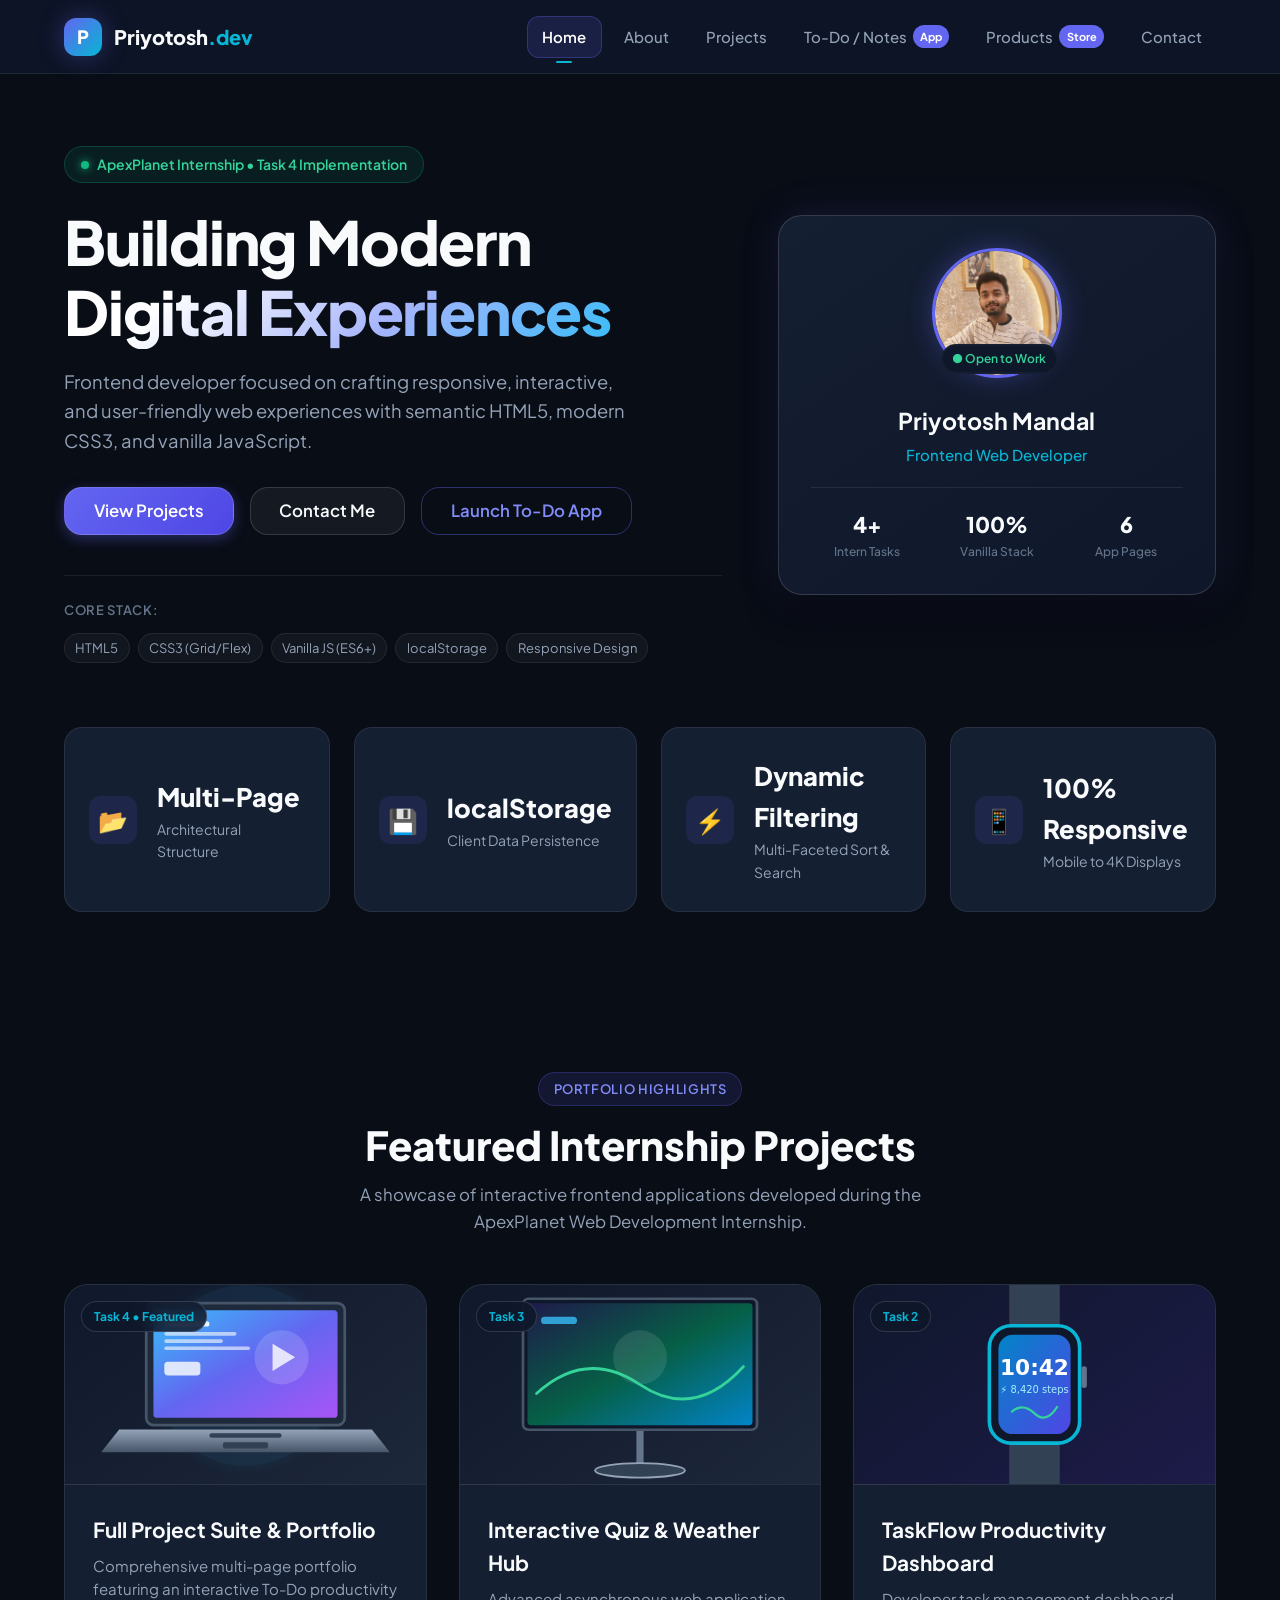
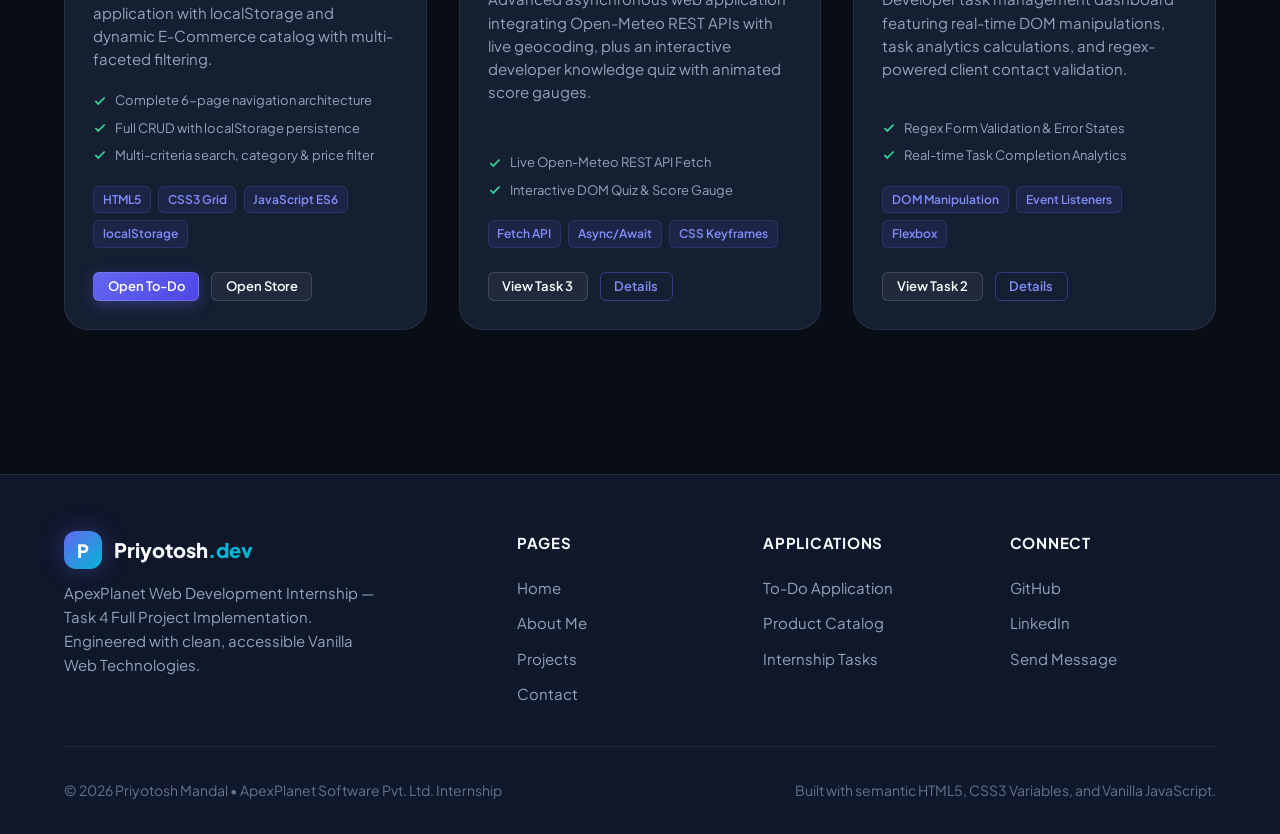
==== index.html @ a9d14c70 "Complete ApexPlanet Internship Task 4" ====
<!DOCTYPE html>
<html lang="en">
<head>
  <meta charset="UTF-8">
  <meta name="viewport" content="width=device-width, initial-scale=1.0">
  <meta name="description" content="Priyotosh Mandal - Professional Frontend Developer Portfolio & Web Applications Suite for ApexPlanet Internship Task 4.">
  <meta name="author" content="Priyotosh Mandal">
  <title>Priyotosh Mandal | Frontend Developer & Portfolio</title>
  <link rel="stylesheet" href="css/styles.css">
  <link rel="icon" href="data:image/svg+xml,<svg xmlns=%22http://www.w3.org/2000/svg%22 viewBox=%220 0 100 100%22><text y=%22.9em%22 font-size=%2290%22>⚡</text></svg>">
</head>
<body>

  <!-- Site Navigation Header -->
  <header class="site-header" role="banner">
    <div class="container nav-container">
      <a href="index.html" class="brand-logo" aria-label="Priyotosh Mandal Portfolio Home">
        <div class="brand-logo-icon">P</div>
        <div class="brand-logo-text">Priyotosh<span>.dev</span></div>
      </a>

      <!-- Desktop Navigation Menu -->
      <nav class="nav-menu" role="navigation" aria-label="Main Navigation">
        <a href="index.html" class="nav-link">Home</a>
        <a href="about.html" class="nav-link">About</a>
        <a href="projects.html" class="nav-link">Projects</a>
        <a href="todo.html" class="nav-link">To-Do / Notes <span class="nav-badge">App</span></a>
        <a href="products.html" class="nav-link">Products <span class="nav-badge">Store</span></a>
        <a href="contact.html" class="nav-link">Contact</a>
      </nav>

      <!-- Mobile Hamburger Button -->
      <button class="nav-toggle" aria-label="Open navigation menu" aria-expanded="false" aria-controls="mobile-nav">
        <span class="nav-toggle-bar"></span>
        <span class="nav-toggle-bar"></span>
        <span class="nav-toggle-bar"></span>
      </button>
    </div>
  </header>

  <!-- Main Content -->
  <main class="main-content" id="main-content">
    
    <!-- Hero Section -->
    <section class="hero-section">
      <div class="container">
        <div class="hero-grid">
          <div class="hero-content">
            <div class="hero-badge">
              <span class="hero-badge-dot"></span>
              ApexPlanet Internship • Task 4 Implementation
            </div>
            <h1 class="hero-title">
              Building Modern <br>
              <span class="text-gradient">Digital Experiences</span>
            </h1>
            <p class="hero-subtitle">
              Frontend developer focused on crafting responsive, interactive, and user-friendly web experiences with semantic HTML5, modern CSS3, and vanilla JavaScript.
            </p>
            <div class="hero-actions">
              <a href="projects.html" class="btn btn-primary btn-lg">View Projects</a>
              <a href="contact.html" class="btn btn-secondary btn-lg">Contact Me</a>
              <a href="todo.html" class="btn btn-outline btn-lg">Launch To-Do App</a>
            </div>
            <div class="hero-tech-stack">
              <span class="hero-tech-label">Core Stack:</span>
              <div class="tech-pills">
                <span class="tech-pill">HTML5</span>
                <span class="tech-pill">CSS3 (Grid/Flex)</span>
                <span class="tech-pill">Vanilla JS (ES6+)</span>
                <span class="tech-pill">localStorage</span>
                <span class="tech-pill">Responsive Design</span>
              </div>
            </div>
          </div>

          <!-- Hero Visual Developer Card -->
          <div class="hero-visual">
            <div class="developer-card">
              <div class="dev-avatar-wrapper">
                <img src="assets/images/profile.jpg" alt="Priyotosh Mandal Profile Photo" class="dev-avatar" onerror="this.style.display='none'; document.getElementById('devPlaceholder').style.display='flex';">
                <div id="devPlaceholder" class="dev-avatar-placeholder" style="display: none;">PM</div>
                <div class="dev-status-badge">● Open to Work</div>
              </div>
              <h2 class="dev-name">Priyotosh Mandal</h2>
              <p class="dev-role">Frontend Web Developer</p>
              <div class="dev-metrics">
                <div class="dev-metric-item">
                  <span class="dev-metric-value">4+</span>
                  <span class="dev-metric-label">Intern Tasks</span>
                </div>
                <div class="dev-metric-item">
                  <span class="dev-metric-value">100%</span>
                  <span class="dev-metric-label">Vanilla Stack</span>
                </div>
                <div class="dev-metric-item">
                  <span class="dev-metric-value">6</span>
                  <span class="dev-metric-label">App Pages</span>
                </div>
              </div>
            </div>
          </div>
        </div>

        <!-- Metric Statistics Strip -->
        <div class="stats-strip">
          <div class="stat-card">
            <div class="stat-icon">📂</div>
            <div class="stat-info">
              <span class="stat-number">Multi-Page</span>
              <span class="stat-title">Architectural Structure</span>
            </div>
          </div>
          <div class="stat-card">
            <div class="stat-icon">💾</div>
            <div class="stat-info">
              <span class="stat-number">localStorage</span>
              <span class="stat-title">Client Data Persistence</span>
            </div>
          </div>
          <div class="stat-card">
            <div class="stat-icon">⚡</div>
            <div class="stat-info">
              <span class="stat-number">Dynamic Filtering</span>
              <span class="stat-title">Multi-Faceted Sort & Search</span>
            </div>
          </div>
          <div class="stat-card">
            <div class="stat-icon">📱</div>
            <div class="stat-info">
              <span class="stat-number">100% Responsive</span>
              <span class="stat-title">Mobile to 4K Displays</span>
            </div>
          </div>
        </div>
      </div>
    </section>

    <!-- Featured Projects Section -->
    <section class="container" style="margin-bottom: 5rem;">
      <div class="section-header">
        <span class="section-badge">Portfolio Highlights</span>
        <h2 class="section-title">Featured Internship Projects</h2>
        <p class="section-desc">
          A showcase of interactive frontend applications developed during the ApexPlanet Web Development Internship.
        </p>
      </div>

      <div class="projects-grid">
        <!-- Project 1: Task 4 Multi-Page Suite -->
        <article class="project-card">
          <div class="project-media">
            <img src="assets/images/laptop.svg" alt="ApexPlanet Full Suite Application">
            <span class="project-badge">Task 4 • Featured</span>
          </div>
          <div class="project-body">
            <h3 class="project-title">Full Project Suite & Portfolio</h3>
            <p class="project-desc">
              Comprehensive multi-page portfolio featuring an interactive To-Do productivity application with localStorage and dynamic E-Commerce catalog with multi-faceted filtering.
            </p>
            <div class="project-features">
              <div class="project-feature-item">
                <svg width="14" height="14" viewBox="0 0 24 24" fill="none" stroke="currentColor" stroke-width="3"><polyline points="20 6 9 17 4 12"></polyline></svg>
                <span>Complete 6-page navigation architecture</span>
              </div>
              <div class="project-feature-item">
                <svg width="14" height="14" viewBox="0 0 24 24" fill="none" stroke="currentColor" stroke-width="3"><polyline points="20 6 9 17 4 12"></polyline></svg>
                <span>Full CRUD with localStorage persistence</span>
              </div>
              <div class="project-feature-item">
                <svg width="14" height="14" viewBox="0 0 24 24" fill="none" stroke="currentColor" stroke-width="3"><polyline points="20 6 9 17 4 12"></polyline></svg>
                <span>Multi-criteria search, category & price filter</span>
              </div>
            </div>
            <div class="project-tags">
              <span class="project-tag">HTML5</span>
              <span class="project-tag">CSS3 Grid</span>
              <span class="project-tag">JavaScript ES6</span>
              <span class="project-tag">localStorage</span>
            </div>
            <div class="project-actions">
              <a href="todo.html" class="btn btn-primary btn-sm">Open To-Do</a>
              <a href="products.html" class="btn btn-secondary btn-sm">Open Store</a>
            </div>
          </div>
        </article>

        <!-- Project 2: Task 3 Interactive Quiz & Weather API -->
        <article class="project-card">
          <div class="project-media">
            <img src="assets/images/monitor.svg" alt="Task 3 Weather & Quiz App">
            <span class="project-badge">Task 3</span>
          </div>
          <div class="project-body">
            <h3 class="project-title">Interactive Quiz & Weather Hub</h3>
            <p class="project-desc">
              Advanced asynchronous web application integrating Open-Meteo REST APIs with live geocoding, plus an interactive developer knowledge quiz with animated score gauges.
            </p>
            <div class="project-features">
              <div class="project-feature-item">
                <svg width="14" height="14" viewBox="0 0 24 24" fill="none" stroke="currentColor" stroke-width="3"><polyline points="20 6 9 17 4 12"></polyline></svg>
                <span>Live Open-Meteo REST API Fetch</span>
              </div>
              <div class="project-feature-item">
                <svg width="14" height="14" viewBox="0 0 24 24" fill="none" stroke="currentColor" stroke-width="3"><polyline points="20 6 9 17 4 12"></polyline></svg>
                <span>Interactive DOM Quiz & Score Gauge</span>
              </div>
            </div>
            <div class="project-tags">
              <span class="project-tag">Fetch API</span>
              <span class="project-tag">Async/Await</span>
              <span class="project-tag">CSS Keyframes</span>
            </div>
            <div class="project-actions">
              <a href="../Task 3/index.html" class="btn btn-secondary btn-sm">View Task 3</a>
              <a href="projects.html" class="btn btn-outline btn-sm">Details</a>
            </div>
          </div>
        </article>

        <!-- Project 3: Task 2 TaskFlow Dashboard -->
        <article class="project-card">
          <div class="project-media">
            <img src="assets/images/smartwatch.svg" alt="TaskFlow Task & Contact Dashboard">
            <span class="project-badge">Task 2</span>
          </div>
          <div class="project-body">
            <h3 class="project-title">TaskFlow Productivity Dashboard</h3>
            <p class="project-desc">
              Developer task management dashboard featuring real-time DOM manipulations, task analytics calculations, and regex-powered client contact validation.
            </p>
            <div class="project-features">
              <div class="project-feature-item">
                <svg width="14" height="14" viewBox="0 0 24 24" fill="none" stroke="currentColor" stroke-width="3"><polyline points="20 6 9 17 4 12"></polyline></svg>
                <span>Regex Form Validation & Error States</span>
              </div>
              <div class="project-feature-item">
                <svg width="14" height="14" viewBox="0 0 24 24" fill="none" stroke="currentColor" stroke-width="3"><polyline points="20 6 9 17 4 12"></polyline></svg>
                <span>Real-time Task Completion Analytics</span>
              </div>
            </div>
            <div class="project-tags">
              <span class="project-tag">DOM Manipulation</span>
              <span class="project-tag">Event Listeners</span>
              <span class="project-tag">Flexbox</span>
            </div>
            <div class="project-actions">
              <a href="../Task 2/index.html" class="btn btn-secondary btn-sm">View Task 2</a>
              <a href="projects.html" class="btn btn-outline btn-sm">Details</a>
            </div>
          </div>
        </article>
      </div>
    </section>

  </main>

  <!-- Global Footer -->
  <footer class="site-footer" role="contentinfo">
    <div class="container">
      <div class="footer-grid">
        <div class="footer-brand">
          <a href="index.html" class="brand-logo">
            <div class="brand-logo-icon">P</div>
            <div class="brand-logo-text">Priyotosh<span>.dev</span></div>
          </a>
          <p>
            ApexPlanet Web Development Internship — Task 4 Full Project Implementation. Engineered with clean, accessible Vanilla Web Technologies.
          </p>
        </div>
        <div>
          <h4 class="footer-heading">Pages</h4>
          <ul class="footer-links">
            <li><a href="index.html">Home</a></li>
            <li><a href="about.html">About Me</a></li>
            <li><a href="projects.html">Projects</a></li>
            <li><a href="contact.html">Contact</a></li>
          </ul>
        </div>
        <div>
          <h4 class="footer-heading">Applications</h4>
          <ul class="footer-links">
            <li><a href="todo.html">To-Do Application</a></li>
            <li><a href="products.html">Product Catalog</a></li>
            <li><a href="projects.html#tasks">Internship Tasks</a></li>
          </ul>
        </div>
        <div>
          <h4 class="footer-heading">Connect</h4>
          <ul class="footer-links">
            <li><a href="https://github.com/priyotosh22" target="_blank" rel="noopener noreferrer">GitHub</a></li>
            <li><a href="https://www.linkedin.com/in/priyotoshnmandal" target="_blank" rel="noopener noreferrer">LinkedIn</a></li>
            <li><a href="contact.html">Send Message</a></li>
          </ul>
        </div>
      </div>
      <div class="footer-bottom">
        <div>&copy; 2026 Priyotosh Mandal • ApexPlanet Software Pvt. Ltd. Internship</div>
        <div>Built with semantic HTML5, CSS3 Variables, and Vanilla JavaScript.</div>
      </div>
    </div>
  </footer>

  <!-- Scripts -->
  <script src="js/main.js"></script>
</body>
</html>
---- css/styles.css ----
/* ============================================================
   APEXPLANET WEB DEVELOPMENT INTERNSHIP - TASK 4
   DESIGN SYSTEM & GLOBAL STYLESHEET
   Developer: Priyotosh Mandal
   ============================================================ */

@import url('https://fonts.googleapis.com/css2?family=Inter:wght@300;400;500;600;700&family=Plus+Jakarta+Sans:wght@400;500;600;700;800&display=swap');

/* --- CSS Variables & Design Tokens --- */
:root {
  /* Color Palette */
  --bg-main: #090d16;
  --bg-surface: #0f172a;
  --bg-card: #151f32;
  --bg-card-hover: #1c2a44;
  --bg-glass: rgba(15, 23, 42, 0.85);
  --bg-glass-card: rgba(21, 31, 50, 0.7);
  --bg-input: #0b1322;

  /* Accent Colors */
  --primary: #6366f1;
  --primary-light: #818cf8;
  --primary-dark: #4f46e5;
  --primary-glow: rgba(99, 102, 241, 0.25);

  --accent-cyan: #06b6d4;
  --accent-cyan-glow: rgba(6, 182, 212, 0.2);
  --accent-purple: #a855f7;
  --accent-emerald: #10b981;
  --accent-amber: #f59e0b;
  --accent-rose: #f43f5e;

  /* Text Colors */
  --text-primary: #f8fafc;
  --text-secondary: #94a3b8;
  --text-muted: #64748b;
  --text-inverse: #090d16;

  /* Borders & Dividers */
  --border-subtle: rgba(255, 255, 255, 0.08);
  --border-light: rgba(255, 255, 255, 0.14);
  --border-focus: #6366f1;
  --border-accent: rgba(99, 102, 241, 0.4);

  /* Shadows */
  --shadow-sm: 0 2px 8px rgba(0, 0, 0, 0.25);
  --shadow-md: 0 8px 24px -4px rgba(0, 0, 0, 0.4);
  --shadow-lg: 0 16px 36px -6px rgba(0, 0, 0, 0.55);
  --shadow-glow: 0 0 24px rgba(99, 102, 241, 0.35);

  /* Border Radius */
  --radius-sm: 6px;
  --radius-md: 12px;
  --radius-lg: 18px;
  --radius-xl: 24px;
  --radius-full: 9999px;

  /* Transitions */
  --transition-fast: 0.15s ease;
  --transition-base: 0.25s cubic-bezier(0.4, 0, 0.2, 1);
  --transition-slow: 0.4s cubic-bezier(0.4, 0, 0.2, 1);

  /* Layout */
  --container-max: 1200px;
  --nav-height: 74px;
}

/* --- Base & Reset --- */
*, *::before, *::after {
  box-sizing: border-box;
  margin: 0;
  padding: 0;
}

html {
  scroll-behavior: smooth;
  font-size: 16px;
  color-scheme: dark;
}

body {
  font-family: 'Plus Jakarta Sans', 'Inter', -apple-system, BlinkMacSystemFont, 'Segoe UI', Roboto, sans-serif;
  background-color: var(--bg-main);
  color: var(--text-primary);
  line-height: 1.6;
  min-height: 100vh;
  display: flex;
  flex-direction: column;
  overflow-x: hidden;
  -webkit-font-smoothing: antialiased;
}

/* Accessible focus ring */
:focus-visible {
  outline: 2px solid var(--primary-light);
  outline-offset: 3px;
}

a {
  color: inherit;
  text-decoration: none;
  transition: color var(--transition-fast);
}

img, svg {
  display: block;
  max-width: 100%;
  height: auto;
}

button, input, textarea, select {
  font: inherit;
  color: inherit;
}

button {
  cursor: pointer;
  border: none;
  background: none;
}

ul, ol {
  list-style: none;
}

/* --- Container & Utilities --- */
.container {
  width: 100%;
  max-width: var(--container-max);
  margin-left: auto;
  margin-right: auto;
  padding-left: 1.5rem;
  padding-right: 1.5rem;
}

.main-content {
  flex: 1 0 auto;
  padding-top: calc(var(--nav-height) + 1.5rem);
  padding-bottom: 4rem;
}

.text-gradient {
  background: linear-gradient(135deg, #ffffff 20%, #a5b4fc 60%, #38bdf8 100%);
  -webkit-background-clip: text;
  -webkit-text-fill-color: transparent;
}

.text-gradient-accent {
  background: linear-gradient(135deg, var(--primary-light) 0%, var(--accent-cyan) 100%);
  -webkit-background-clip: text;
  -webkit-text-fill-color: transparent;
}

.section-header {
  text-align: center;
  margin-bottom: 3rem;
}

.section-badge {
  display: inline-flex;
  align-items: center;
  gap: 0.5rem;
  padding: 0.35rem 0.9rem;
  border-radius: var(--radius-full);
  background: rgba(99, 102, 241, 0.12);
  border: 1px solid rgba(99, 102, 241, 0.25);
  color: var(--primary-light);
  font-size: 0.8125rem;
  font-weight: 600;
  text-transform: uppercase;
  letter-spacing: 0.05em;
  margin-bottom: 0.875rem;
}

.section-title {
  font-size: clamp(1.85rem, 3.5vw, 2.5rem);
  font-weight: 800;
  color: var(--text-primary);
  line-height: 1.25;
  margin-bottom: 0.75rem;
}

.section-desc {
  font-size: 1.05rem;
  color: var(--text-secondary);
  max-width: 620px;
  margin-left: auto;
  margin-right: auto;
}

/* --- Navigation Header --- */
.site-header {
  position: fixed;
  top: 0;
  left: 0;
  right: 0;
  height: var(--nav-height);
  background: var(--bg-glass);
  backdrop-filter: blur(16px);
  -webkit-backdrop-filter: blur(16px);
  border-bottom: 1px solid var(--border-subtle);
  z-index: 1000;
  transition: background var(--transition-base), box-shadow var(--transition-base);
}

.site-header.scrolled {
  background: rgba(9, 13, 22, 0.95);
  box-shadow: var(--shadow-md);
  border-bottom-color: var(--border-light);
}

.nav-container {
  display: flex;
  align-items: center;
  justify-content: space-between;
  height: 100%;
}

.brand-logo {
  display: flex;
  align-items: center;
  gap: 0.75rem;
  font-size: 1.25rem;
  font-weight: 800;
  color: var(--text-primary);
}

.brand-logo-icon {
  width: 38px;
  height: 38px;
  border-radius: var(--radius-md);
  background: linear-gradient(135deg, var(--primary) 0%, var(--accent-cyan) 100%);
  display: flex;
  align-items: center;
  justify-content: center;
  color: #ffffff;
  font-weight: 800;
  font-size: 1.15rem;
  box-shadow: var(--shadow-glow);
}

.brand-logo-text span {
  color: var(--accent-cyan);
}

.nav-menu {
  display: flex;
  align-items: center;
  gap: 0.5rem;
}

.nav-link {
  position: relative;
  display: inline-flex;
  align-items: center;
  gap: 0.4rem;
  padding: 0.5rem 0.9rem;
  border-radius: var(--radius-md);
  color: var(--text-secondary);
  font-size: 0.9375rem;
  font-weight: 500;
  transition: all var(--transition-fast);
}

.nav-link:hover {
  color: var(--text-primary);
  background: rgba(255, 255, 255, 0.05);
}

.nav-link.active {
  color: #ffffff;
  background: rgba(99, 102, 241, 0.15);
  border: 1px solid rgba(99, 102, 241, 0.3);
  font-weight: 600;
}

.nav-link.active::after {
  content: '';
  position: absolute;
  bottom: -6px;
  left: 50%;
  transform: translateX(-50%);
  width: 16px;
  height: 2px;
  border-radius: var(--radius-full);
  background: var(--accent-cyan);
}

.nav-badge {
  font-size: 0.6875rem;
  padding: 0.15rem 0.45rem;
  border-radius: var(--radius-full);
  background: var(--primary);
  color: #ffffff;
  font-weight: 700;
}

/* Hamburger Toggle Button */
.nav-toggle {
  display: none;
  flex-direction: column;
  justify-content: center;
  align-items: center;
  gap: 5px;
  width: 42px;
  height: 42px;
  border-radius: var(--radius-md);
  background: rgba(255, 255, 255, 0.04);
  border: 1px solid var(--border-subtle);
  color: var(--text-primary);
  z-index: 1001;
  transition: all var(--transition-fast);
}

.nav-toggle:hover {
  background: rgba(255, 255, 255, 0.08);
}

.nav-toggle-bar {
  width: 20px;
  height: 2px;
  background-color: var(--text-primary);
  border-radius: 2px;
  transition: transform var(--transition-base), opacity var(--transition-base);
}

.nav-toggle[aria-expanded="true"] .nav-toggle-bar:nth-child(1) {
  transform: translateY(7px) rotate(45deg);
}

.nav-toggle[aria-expanded="true"] .nav-toggle-bar:nth-child(2) {
  opacity: 0;
}

.nav-toggle[aria-expanded="true"] .nav-toggle-bar:nth-child(3) {
  transform: translateY(-7px) rotate(-45deg);
}

.mobile-overlay {
  display: none;
  position: fixed;
  inset: 0;
  background: rgba(4, 7, 13, 0.7);
  backdrop-filter: blur(8px);
  -webkit-backdrop-filter: blur(8px);
  z-index: 998;
  opacity: 0;
  pointer-events: none;
  transition: opacity var(--transition-base);
}

.mobile-overlay.active {
  opacity: 1;
  pointer-events: auto;
}

/* --- Buttons --- */
.btn {
  display: inline-flex;
  align-items: center;
  justify-content: center;
  gap: 0.5rem;
  padding: 0.7rem 1.4rem;
  border-radius: var(--radius-md);
  font-size: 0.9375rem;
  font-weight: 600;
  line-height: 1;
  transition: all var(--transition-base);
  user-select: none;
  text-align: center;
}

.btn-primary {
  background: linear-gradient(135deg, var(--primary) 0%, var(--primary-dark) 100%);
  color: #ffffff;
  box-shadow: 0 4px 14px rgba(99, 102, 241, 0.35);
  border: 1px solid rgba(255, 255, 255, 0.15);
}

.btn-primary:hover {
  background: linear-gradient(135deg, var(--primary-light) 0%, var(--primary) 100%);
  box-shadow: 0 6px 20px rgba(99, 102, 241, 0.5);
  transform: translateY(-1px);
}

.btn-secondary {
  background: rgba(255, 255, 255, 0.05);
  border: 1px solid var(--border-light);
  color: var(--text-primary);
}

.btn-secondary:hover {
  background: rgba(255, 255, 255, 0.1);
  border-color: rgba(255, 255, 255, 0.25);
  transform: translateY(-1px);
}

.btn-accent {
  background: linear-gradient(135deg, var(--accent-cyan) 0%, #0284c7 100%);
  color: #ffffff;
  box-shadow: 0 4px 14px rgba(6, 182, 212, 0.35);
}

.btn-accent:hover {
  box-shadow: 0 6px 20px rgba(6, 182, 212, 0.5);
  transform: translateY(-1px);
}

.btn-outline {
  background: transparent;
  border: 1px solid rgba(99, 102, 241, 0.4);
  color: var(--primary-light);
}

.btn-outline:hover {
  background: rgba(99, 102, 241, 0.1);
  border-color: var(--primary);
}

.btn-danger {
  background: rgba(244, 63, 94, 0.12);
  border: 1px solid rgba(244, 63, 94, 0.3);
  color: #fb7185;
}

.btn-danger:hover {
  background: var(--accent-rose);
  color: #ffffff;
  border-color: var(--accent-rose);
}

.btn-sm {
  padding: 0.45rem 0.85rem;
  font-size: 0.8125rem;
  border-radius: var(--radius-sm);
}

.btn-lg {
  padding: 0.9rem 1.8rem;
  font-size: 1.05rem;
  border-radius: var(--radius-lg);
}

.btn-icon {
  width: 38px;
  height: 38px;
  padding: 0;
  border-radius: var(--radius-md);
  display: inline-flex;
  align-items: center;
  justify-content: center;
  background: rgba(255, 255, 255, 0.04);
  border: 1px solid var(--border-subtle);
  color: var(--text-secondary);
  transition: all var(--transition-fast);
}

.btn-icon:hover {
  background: rgba(255, 255, 255, 0.1);
  color: var(--text-primary);
  border-color: var(--border-light);
}

/* --- Global Footer --- */
.site-footer {
  background: var(--bg-surface);
  border-top: 1px solid var(--border-subtle);
  padding: 3.5rem 0 2rem;
  margin-top: auto;
}

.footer-grid {
  display: grid;
  grid-template-columns: 2fr 1fr 1fr 1fr;
  gap: 2.5rem;
  margin-bottom: 2.5rem;
}

.footer-brand p {
  color: var(--text-secondary);
  font-size: 0.9375rem;
  margin-top: 0.75rem;
  max-width: 320px;
}

.footer-heading {
  font-size: 0.9375rem;
  font-weight: 700;
  color: var(--text-primary);
  text-transform: uppercase;
  letter-spacing: 0.05em;
  margin-bottom: 1.25rem;
}

.footer-links {
  display: flex;
  flex-direction: column;
  gap: 0.6rem;
}

.footer-links a {
  color: var(--text-secondary);
  font-size: 0.9375rem;
  transition: color var(--transition-fast);
}

.footer-links a:hover {
  color: var(--primary-light);
}

.footer-socials {
  display: flex;
  gap: 0.75rem;
}

.footer-bottom {
  padding-top: 2rem;
  border-top: 1px solid var(--border-subtle);
  display: flex;
  justify-content: space-between;
  align-items: center;
  flex-wrap: wrap;
  gap: 1rem;
  font-size: 0.875rem;
  color: var(--text-muted);
}

/* --- Hero Section (Home) --- */
.hero-section {
  padding: 3rem 0 5rem;
  position: relative;
}

.hero-grid {
  display: grid;
  grid-template-columns: 1.2fr 0.8fr;
  gap: 3.5rem;
  align-items: center;
}

.hero-content {
  display: flex;
  flex-direction: column;
  align-items: flex-start;
}

.hero-badge {
  display: inline-flex;
  align-items: center;
  gap: 0.5rem;
  padding: 0.4rem 1rem;
  border-radius: var(--radius-full);
  background: rgba(16, 185, 129, 0.1);
  border: 1px solid rgba(16, 185, 129, 0.25);
  color: #34d399;
  font-size: 0.875rem;
  font-weight: 600;
  margin-bottom: 1.5rem;
}

.hero-badge-dot {
  width: 8px;
  height: 8px;
  border-radius: 50%;
  background: #10b981;
  box-shadow: 0 0 10px #10b981;
  animation: pulse-dot 2s infinite;
}

@keyframes pulse-dot {
  0% { transform: scale(0.95); opacity: 0.8; }
  50% { transform: scale(1.2); opacity: 1; }
  100% { transform: scale(0.95); opacity: 0.8; }
}

.hero-title {
  font-size: clamp(2.4rem, 5vw, 3.8rem);
  font-weight: 800;
  line-height: 1.15;
  letter-spacing: -0.02em;
  margin-bottom: 1.25rem;
}

.hero-subtitle {
  font-size: 1.15rem;
  color: var(--text-secondary);
  line-height: 1.6;
  margin-bottom: 2rem;
  max-width: 580px;
}

.hero-actions {
  display: flex;
  flex-wrap: wrap;
  gap: 1rem;
  margin-bottom: 2.5rem;
}

.hero-tech-stack {
  display: flex;
  align-items: center;
  gap: 0.75rem;
  flex-wrap: wrap;
  padding-top: 1.5rem;
  border-top: 1px solid var(--border-subtle);
  width: 100%;
}

.hero-tech-label {
  font-size: 0.8125rem;
  color: var(--text-muted);
  font-weight: 600;
  text-transform: uppercase;
  letter-spacing: 0.05em;
}

.tech-pills {
  display: flex;
  flex-wrap: wrap;
  gap: 0.5rem;
}

.tech-pill {
  padding: 0.25rem 0.65rem;
  border-radius: var(--radius-full);
  background: rgba(255, 255, 255, 0.04);
  border: 1px solid var(--border-subtle);
  font-size: 0.8125rem;
  color: var(--text-secondary);
}

/* Hero Visual / Card */
.hero-visual {
  position: relative;
}

.developer-card {
  position: relative;
  background: linear-gradient(145deg, var(--bg-card), var(--bg-surface));
  border: 1px solid var(--border-light);
  border-radius: var(--radius-xl);
  padding: 2rem;
  box-shadow: var(--shadow-lg), 0 0 40px rgba(99, 102, 241, 0.15);
  display: flex;
  flex-direction: column;
  align-items: center;
  text-align: center;
}

.dev-avatar-wrapper {
  position: relative;
  width: 130px;
  height: 130px;
  margin-bottom: 1.5rem;
}

.dev-avatar {
  width: 100%;
  height: 100%;
  border-radius: 50%;
  object-fit: cover;
  border: 3px solid var(--primary);
  box-shadow: var(--shadow-glow);
}

.dev-avatar-placeholder {
  width: 100%;
  height: 100%;
  border-radius: 50%;
  background: linear-gradient(135deg, var(--primary) 0%, var(--accent-cyan) 100%);
  display: flex;
  align-items: center;
  justify-content: center;
  font-size: 3rem;
  font-weight: 800;
  color: #ffffff;
  border: 3px solid var(--primary-light);
}

.dev-status-badge {
  position: absolute;
  bottom: 4px;
  right: 4px;
  background: var(--bg-surface);
  border: 2px solid var(--bg-card);
  border-radius: var(--radius-full);
  padding: 0.2rem 0.6rem;
  display: flex;
  align-items: center;
  gap: 0.35rem;
  font-size: 0.75rem;
  color: #34d399;
  font-weight: 600;
}

.dev-name {
  font-size: 1.45rem;
  font-weight: 700;
  color: var(--text-primary);
  margin-bottom: 0.25rem;
}

.dev-role {
  font-size: 0.9375rem;
  color: var(--accent-cyan);
  font-weight: 500;
  margin-bottom: 1.25rem;
}

.dev-metrics {
  display: grid;
  grid-template-columns: repeat(3, 1fr);
  gap: 1rem;
  width: 100%;
  padding-top: 1.25rem;
  border-top: 1px solid var(--border-subtle);
}

.dev-metric-item {
  display: flex;
  flex-direction: column;
}

.dev-metric-value {
  font-size: 1.35rem;
  font-weight: 800;
  color: var(--text-primary);
}

.dev-metric-label {
  font-size: 0.75rem;
  color: var(--text-muted);
  font-weight: 500;
}

/* --- Feature Highlights & Grids --- */
.stats-strip {
  display: grid;
  grid-template-columns: repeat(4, 1fr);
  gap: 1.5rem;
  margin-top: 4rem;
  margin-bottom: 5rem;
}

.stat-card {
  background: var(--bg-card);
  border: 1px solid var(--border-subtle);
  border-radius: var(--radius-lg);
  padding: 1.75rem 1.5rem;
  display: flex;
  align-items: center;
  gap: 1.25rem;
  transition: transform var(--transition-base), border-color var(--transition-base);
}

.stat-card:hover {
  transform: translateY(-3px);
  border-color: var(--border-accent);
}

.stat-icon {
  width: 48px;
  height: 48px;
  border-radius: var(--radius-md);
  background: rgba(99, 102, 241, 0.12);
  display: flex;
  align-items: center;
  justify-content: center;
  color: var(--primary-light);
  font-size: 1.5rem;
  flex-shrink: 0;
}

.stat-info {
  display: flex;
  flex-direction: column;
}

.stat-number {
  font-size: 1.6rem;
  font-weight: 800;
  color: var(--text-primary);
}

.stat-title {
  font-size: 0.875rem;
  color: var(--text-secondary);
}

/* --- Project Cards (Showcase) --- */
.projects-grid {
  display: grid;
  grid-template-columns: repeat(auto-fit, minmax(340px, 1fr));
  gap: 2rem;
}

.project-card {
  background: var(--bg-card);
  border: 1px solid var(--border-subtle);
  border-radius: var(--radius-xl);
  overflow: hidden;
  display: flex;
  flex-direction: column;
  transition: transform var(--transition-base), border-color var(--transition-base), box-shadow var(--transition-base);
}

.project-card:hover {
  transform: translateY(-6px);
  border-color: var(--border-accent);
  box-shadow: var(--shadow-lg), 0 0 30px rgba(99, 102, 241, 0.2);
}

.project-media {
  position: relative;
  height: 200px;
  background: linear-gradient(135deg, #1e293b, #0f172a);
  display: flex;
  align-items: center;
  justify-content: center;
  overflow: hidden;
  border-bottom: 1px solid var(--border-subtle);
}

.project-media svg, .project-media img {
  width: 100%;
  height: 100%;
  object-fit: cover;
  transition: transform var(--transition-slow);
}

.project-card:hover .project-media svg,
.project-card:hover .project-media img {
  transform: scale(1.05);
}

.project-badge {
  position: absolute;
  top: 1rem;
  left: 1rem;
  padding: 0.3rem 0.75rem;
  border-radius: var(--radius-full);
  background: rgba(15, 23, 42, 0.85);
  backdrop-filter: blur(8px);
  border: 1px solid var(--border-light);
  font-size: 0.75rem;
  font-weight: 700;
  color: var(--accent-cyan);
}

.project-body {
  padding: 1.75rem;
  display: flex;
  flex-direction: column;
  flex: 1;
}

.project-title {
  font-size: 1.3rem;
  font-weight: 700;
  color: var(--text-primary);
  margin-bottom: 0.5rem;
}

.project-desc {
  font-size: 0.9375rem;
  color: var(--text-secondary);
  line-height: 1.55;
  margin-bottom: 1.25rem;
  flex-grow: 1;
}

.project-features {
  margin-bottom: 1.25rem;
  display: flex;
  flex-direction: column;
  gap: 0.4rem;
}

.project-feature-item {
  display: flex;
  align-items: center;
  gap: 0.5rem;
  font-size: 0.8125rem;
  color: var(--text-secondary);
}

.project-feature-item svg {
  color: #34d399;
  flex-shrink: 0;
}

.project-tags {
  display: flex;
  flex-wrap: wrap;
  gap: 0.45rem;
  margin-bottom: 1.5rem;
}

.project-tag {
  font-size: 0.75rem;
  font-weight: 600;
  padding: 0.2rem 0.55rem;
  border-radius: var(--radius-sm);
  background: rgba(99, 102, 241, 0.1);
  color: var(--primary-light);
  border: 1px solid rgba(99, 102, 241, 0.2);
}

.project-actions {
  display: flex;
  gap: 0.75rem;
  margin-top: auto;
}

/* --- About Page Styles --- */
.about-grid {
  display: grid;
  grid-template-columns: 1fr 1.2fr;
  gap: 3.5rem;
  align-items: start;
  margin-bottom: 4.5rem;
}

.about-profile-card {
  background: var(--bg-card);
  border: 1px solid var(--border-light);
  border-radius: var(--radius-xl);
  padding: 2.25rem;
  text-align: center;
  position: sticky;
  top: calc(var(--nav-height) + 2rem);
}

.about-bio-section {
  display: flex;
  flex-direction: column;
  gap: 1.5rem;
}

.bio-text {
  font-size: 1.05rem;
  color: var(--text-secondary);
  line-height: 1.7;
}

.highlight-box {
  background: rgba(99, 102, 241, 0.08);
  border-left: 4px solid var(--primary);
  border-radius: 0 var(--radius-md) var(--radius-md) 0;
  padding: 1.25rem 1.5rem;
  font-size: 0.95rem;
  color: var(--text-primary);
}

/* Skill Cards Grid */
.skills-categories-grid {
  display: grid;
  grid-template-columns: repeat(auto-fit, minmax(280px, 1fr));
  gap: 1.5rem;
  margin-bottom: 4rem;
}

.skill-category-card {
  background: var(--bg-card);
  border: 1px solid var(--border-subtle);
  border-radius: var(--radius-lg);
  padding: 1.75rem;
  transition: transform var(--transition-base), border-color var(--transition-base);
}

.skill-category-card:hover {
  transform: translateY(-4px);
  border-color: var(--border-accent);
}

.skill-category-header {
  display: flex;
  align-items: center;
  gap: 0.75rem;
  margin-bottom: 1.25rem;
}

.skill-cat-icon {
  width: 40px;
  height: 40px;
  border-radius: var(--radius-md);
  display: flex;
  align-items: center;
  justify-content: center;
  background: rgba(99, 102, 241, 0.12);
  color: var(--primary-light);
}

.skill-cat-title {
  font-size: 1.15rem;
  font-weight: 700;
  color: var(--text-primary);
}

.skill-items-list {
  display: flex;
  flex-direction: column;
  gap: 1rem;
}

.skill-item {
  display: flex;
  flex-direction: column;
  gap: 0.4rem;
}

.skill-item-info {
  display: flex;
  justify-content: space-between;
  font-size: 0.875rem;
  font-weight: 600;
}

.skill-item-name {
  color: var(--text-primary);
}

.skill-item-level {
  color: var(--accent-cyan);
}

.skill-progress-bar {
  width: 100%;
  height: 6px;
  background: rgba(255, 255, 255, 0.06);
  border-radius: var(--radius-full);
  overflow: hidden;
}

.skill-progress-fill {
  height: 100%;
  border-radius: var(--radius-full);
  background: linear-gradient(90deg, var(--primary) 0%, var(--accent-cyan) 100%);
  transition: width 1s ease-out;
}

/* Timeline */
.timeline {
  position: relative;
  padding-left: 2rem;
  margin-top: 2rem;
}

.timeline::before {
  content: '';
  position: absolute;
  top: 0;
  bottom: 0;
  left: 7px;
  width: 2px;
  background: var(--border-light);
}

.timeline-item {
  position: relative;
  margin-bottom: 2.5rem;
}

.timeline-dot {
  position: absolute;
  left: -2rem;
  top: 4px;
  width: 16px;
  height: 16px;
  border-radius: 50%;
  background: var(--bg-surface);
  border: 3px solid var(--primary-light);
}

.timeline-content {
  background: var(--bg-card);
  border: 1px solid var(--border-subtle);
  border-radius: var(--radius-lg);
  padding: 1.5rem;
}

.timeline-date {
  font-size: 0.8125rem;
  font-weight: 700;
  color: var(--accent-cyan);
  text-transform: uppercase;
  letter-spacing: 0.05em;
  margin-bottom: 0.35rem;
}

.timeline-title {
  font-size: 1.15rem;
  font-weight: 700;
  color: var(--text-primary);
  margin-bottom: 0.5rem;
}

/* --- Contact Page Styles --- */
.contact-layout {
  display: grid;
  grid-template-columns: 0.9fr 1.1fr;
  gap: 3.5rem;
  align-items: start;
}

.contact-info-cards {
  display: flex;
  flex-direction: column;
  gap: 1.25rem;
}

.contact-card {
  background: var(--bg-card);
  border: 1px solid var(--border-subtle);
  border-radius: var(--radius-lg);
  padding: 1.5rem;
  display: flex;
  align-items: flex-start;
  gap: 1.25rem;
  transition: border-color var(--transition-base);
}

.contact-card:hover {
  border-color: var(--border-accent);
}

.contact-card-icon {
  width: 46px;
  height: 46px;
  border-radius: var(--radius-md);
  background: rgba(99, 102, 241, 0.12);
  color: var(--primary-light);
  display: flex;
  align-items: center;
  justify-content: center;
  font-size: 1.25rem;
  flex-shrink: 0;
}

.contact-card-info h4 {
  font-size: 1rem;
  font-weight: 700;
  color: var(--text-primary);
  margin-bottom: 0.25rem;
}

.contact-card-info p {
  font-size: 0.9375rem;
  color: var(--text-secondary);
}

/* Contact Form */
.contact-form-wrapper {
  background: var(--bg-card);
  border: 1px solid var(--border-light);
  border-radius: var(--radius-xl);
  padding: 2.5rem;
  box-shadow: var(--shadow-md);
}

.form-group {
  margin-bottom: 1.5rem;
}

.form-label {
  display: block;
  font-size: 0.875rem;
  font-weight: 600;
  color: var(--text-primary);
  margin-bottom: 0.5rem;
}

.form-label .required {
  color: var(--accent-rose);
}

.form-control {
  width: 100%;
  padding: 0.8rem 1rem;
  background: var(--bg-input);
  border: 1px solid var(--border-light);
  border-radius: var(--radius-md);
  color: var(--text-primary);
  font-size: 0.9375rem;
  transition: all var(--transition-fast);
}

.form-control:focus {
  border-color: var(--primary-light);
  box-shadow: 0 0 0 3px var(--primary-glow);
  outline: none;
}

.form-control.is-invalid {
  border-color: var(--accent-rose);
  box-shadow: 0 0 0 3px rgba(244, 63, 94, 0.2);
}

.form-control.is-valid {
  border-color: var(--accent-emerald);
}

.form-feedback {
  font-size: 0.8125rem;
  color: var(--accent-rose);
  margin-top: 0.4rem;
  display: none;
}

.form-feedback.visible {
  display: block;
}

.char-counter {
  font-size: 0.75rem;
  color: var(--text-muted);
  text-align: right;
  margin-top: 0.25rem;
}

/* Toast Alert Notification */
.toast-notification {
  position: fixed;
  bottom: 2rem;
  right: 2rem;
  padding: 1rem 1.5rem;
  border-radius: var(--radius-md);
  background: var(--bg-surface);
  border: 1px solid var(--border-light);
  color: var(--text-primary);
  display: flex;
  align-items: center;
  gap: 0.75rem;
  box-shadow: var(--shadow-lg);
  z-index: 2000;
  transform: translateY(100px);
  opacity: 0;
  pointer-events: none;
  transition: all var(--transition-base);
}

.toast-notification.active {
  transform: translateY(0);
  opacity: 1;
  pointer-events: auto;
}

.toast-success {
  border-color: var(--accent-emerald);
  background: rgba(16, 185, 129, 0.15);
  color: #a7f3d0;
}

.toast-error {
  border-color: var(--accent-rose);
  background: rgba(244, 63, 94, 0.15);
  color: #fecdd3;
}

/* ============================================================
   REQUIREMENT 2: TO-DO LIST APPLICATION STYLES
   ============================================================ */
.todo-app-container {
  max-width: 860px;
  margin: 0 auto;
}

.todo-dashboard {
  background: var(--bg-card);
  border: 1px solid var(--border-light);
  border-radius: var(--radius-xl);
  padding: 2.25rem;
  box-shadow: var(--shadow-md);
}

.todo-stats-bar {
  display: grid;
  grid-template-columns: repeat(3, 1fr);
  gap: 1rem;
  background: var(--bg-input);
  border: 1px solid var(--border-subtle);
  border-radius: var(--radius-lg);
  padding: 1.25rem;
  margin-bottom: 2rem;
  text-align: center;
}

.todo-stat-box {
  display: flex;
  flex-direction: column;
}

.todo-stat-num {
  font-size: 1.6rem;
  font-weight: 800;
  color: var(--text-primary);
}

.todo-stat-lbl {
  font-size: 0.8125rem;
  color: var(--text-secondary);
}

/* Progress indicator */
.todo-progress-wrapper {
  margin-bottom: 2rem;
}

.todo-progress-header {
  display: flex;
  justify-content: space-between;
  font-size: 0.875rem;
  font-weight: 600;
  margin-bottom: 0.5rem;
}

.todo-progress-bar {
  width: 100%;
  height: 8px;
  background: rgba(255, 255, 255, 0.08);
  border-radius: var(--radius-full);
  overflow: hidden;
}

.todo-progress-fill {
  height: 100%;
  background: linear-gradient(90deg, var(--primary) 0%, var(--accent-cyan) 100%);
  border-radius: var(--radius-full);
  transition: width var(--transition-base);
}

/* Task Form Input */
.todo-form {
  display: flex;
  gap: 0.75rem;
  margin-bottom: 2rem;
  position: relative;
}

.todo-input-wrap {
  position: relative;
  flex: 1;
}

.todo-input {
  width: 100%;
  padding: 0.9rem 1.25rem;
  background: var(--bg-input);
  border: 1px solid var(--border-light);
  border-radius: var(--radius-md);
  font-size: 1rem;
  color: var(--text-primary);
  transition: all var(--transition-fast);
}

.todo-input:focus {
  border-color: var(--primary-light);
  box-shadow: 0 0 0 3px var(--primary-glow);
  outline: none;
}

.todo-priority-select {
  padding: 0.9rem 1rem;
  background: var(--bg-input);
  border: 1px solid var(--border-light);
  border-radius: var(--radius-md);
  color: var(--text-primary);
  font-size: 0.9rem;
  cursor: pointer;
}

/* Task Controls / Filters */
.todo-controls {
  display: flex;
  justify-content: space-between;
  align-items: center;
  flex-wrap: wrap;
  gap: 1rem;
  padding-bottom: 1.25rem;
  border-bottom: 1px solid var(--border-subtle);
  margin-bottom: 1.5rem;
}

.todo-filter-tabs {
  display: flex;
  gap: 0.35rem;
  background: var(--bg-input);
  padding: 0.3rem;
  border-radius: var(--radius-md);
  border: 1px solid var(--border-subtle);
}

.todo-filter-btn {
  padding: 0.45rem 1rem;
  border-radius: var(--radius-sm);
  font-size: 0.875rem;
  font-weight: 600;
  color: var(--text-secondary);
  transition: all var(--transition-fast);
}

.todo-filter-btn:hover {
  color: var(--text-primary);
}

.todo-filter-btn.active {
  background: var(--primary);
  color: #ffffff;
}

/* Task List & Items */
.todo-list {
  display: flex;
  flex-direction: column;
  gap: 0.75rem;
}

.todo-item {
  background: var(--bg-input);
  border: 1px solid var(--border-subtle);
  border-radius: var(--radius-md);
  padding: 1rem 1.25rem;
  display: flex;
  align-items: center;
  justify-content: space-between;
  gap: 1rem;
  transition: all var(--transition-base);
}

.todo-item:hover {
  border-color: var(--border-light);
  transform: translateX(2px);
}

.todo-item.completed {
  opacity: 0.65;
  background: rgba(15, 23, 42, 0.4);
}

.todo-item-left {
  display: flex;
  align-items: center;
  gap: 0.85rem;
  flex: 1;
  min-width: 0;
}

.todo-checkbox {
  appearance: none;
  -webkit-appearance: none;
  width: 20px;
  height: 20px;
  border: 2px solid var(--text-muted);
  border-radius: var(--radius-sm);
  cursor: pointer;
  display: grid;
  place-content: center;
  transition: all var(--transition-fast);
  flex-shrink: 0;
}

.todo-checkbox:checked {
  background: var(--accent-emerald);
  border-color: var(--accent-emerald);
}

.todo-checkbox:checked::after {
  content: '✓';
  color: #ffffff;
  font-size: 13px;
  font-weight: 800;
}

.todo-text-wrap {
  display: flex;
  flex-direction: column;
  min-width: 0;
}

.todo-text {
  font-size: 0.95rem;
  color: var(--text-primary);
  word-break: break-word;
  transition: all var(--transition-fast);
}

.todo-item.completed .todo-text {
  text-decoration: line-through;
  color: var(--text-muted);
}

.todo-meta {
  display: flex;
  align-items: center;
  gap: 0.5rem;
  font-size: 0.75rem;
  color: var(--text-muted);
  margin-top: 0.2rem;
}

.priority-badge {
  font-size: 0.6875rem;
  font-weight: 700;
  padding: 0.15rem 0.45rem;
  border-radius: var(--radius-full);
  text-transform: uppercase;
}

.priority-high {
  background: rgba(244, 63, 94, 0.15);
  color: #fb7185;
}

.priority-medium {
  background: rgba(245, 158, 11, 0.15);
  color: #fcd34d;
}

.priority-low {
  background: rgba(16, 185, 129, 0.15);
  color: #6ee7b7;
}

.todo-item-actions {
  display: flex;
  align-items: center;
  gap: 0.4rem;
  flex-shrink: 0;
}

/* Empty State */
.empty-state {
  text-align: center;
  padding: 3rem 1.5rem;
  color: var(--text-secondary);
}

.empty-state-icon {
  width: 64px;
  height: 64px;
  margin: 0 auto 1rem;
  border-radius: 50%;
  background: rgba(255, 255, 255, 0.04);
  display: flex;
  align-items: center;
  justify-content: center;
  font-size: 1.75rem;
  color: var(--text-muted);
}

.empty-state h4 {
  font-size: 1.15rem;
  color: var(--text-primary);
  margin-bottom: 0.35rem;
}

.empty-state p {
  font-size: 0.9rem;
  color: var(--text-secondary);
  max-width: 400px;
  margin: 0 auto;
}

/* Modal Edit / Confirmation */
.modal-backdrop {
  position: fixed;
  inset: 0;
  background: rgba(0, 0, 0, 0.7);
  backdrop-filter: blur(6px);
  display: none;
  align-items: center;
  justify-content: center;
  z-index: 1500;
  padding: 1.5rem;
}

.modal-backdrop.active {
  display: flex;
}

.modal-card {
  background: var(--bg-surface);
  border: 1px solid var(--border-light);
  border-radius: var(--radius-xl);
  padding: 2rem;
  width: 100%;
  max-width: 480px;
  box-shadow: var(--shadow-lg);
  animation: modal-enter 0.25s ease-out;
}

@keyframes modal-enter {
  from { transform: scale(0.95); opacity: 0; }
  to { transform: scale(1); opacity: 1; }
}

.modal-header {
  display: flex;
  justify-content: space-between;
  align-items: center;
  margin-bottom: 1.25rem;
}

.modal-title {
  font-size: 1.25rem;
  font-weight: 700;
  color: var(--text-primary);
}

.modal-footer {
  display: flex;
  justify-content: flex-end;
  gap: 0.75rem;
  margin-top: 1.5rem;
}

/* ============================================================
   REQUIREMENT 3: PRODUCT LISTING & FILTERING STYLES
   ============================================================ */
.products-layout {
  display: grid;
  grid-template-columns: 280px 1fr;
  gap: 2.5rem;
  align-items: start;
}

/* Filter Sidebar */
.filter-sidebar {
  background: var(--bg-card);
  border: 1px solid var(--border-subtle);
  border-radius: var(--radius-xl);
  padding: 1.75rem;
  position: sticky;
  top: calc(var(--nav-height) + 1.5rem);
}

.filter-sidebar-header {
  display: flex;
  align-items: center;
  justify-content: space-between;
  padding-bottom: 1rem;
  border-bottom: 1px solid var(--border-subtle);
  margin-bottom: 1.5rem;
}

.filter-sidebar-title {
  font-size: 1.15rem;
  font-weight: 700;
  color: var(--text-primary);
  display: flex;
  align-items: center;
  gap: 0.5rem;
}

.filter-section {
  margin-bottom: 1.75rem;
}

.filter-heading {
  font-size: 0.875rem;
  font-weight: 700;
  color: var(--text-primary);
  text-transform: uppercase;
  letter-spacing: 0.05em;
  margin-bottom: 0.85rem;
}

/* Category Filter List */
.category-filter-list {
  display: flex;
  flex-direction: column;
  gap: 0.4rem;
}

.category-filter-btn {
  display: flex;
  align-items: center;
  justify-content: space-between;
  width: 100%;
  padding: 0.6rem 0.85rem;
  border-radius: var(--radius-md);
  font-size: 0.9rem;
  color: var(--text-secondary);
  background: transparent;
  transition: all var(--transition-fast);
  text-align: left;
}

.category-filter-btn:hover {
  background: rgba(255, 255, 255, 0.05);
  color: var(--text-primary);
}

.category-filter-btn.active {
  background: rgba(99, 102, 241, 0.15);
  color: var(--primary-light);
  border: 1px solid rgba(99, 102, 241, 0.3);
  font-weight: 600;
}

.category-count {
  font-size: 0.75rem;
  padding: 0.1rem 0.45rem;
  border-radius: var(--radius-full);
  background: rgba(255, 255, 255, 0.06);
  color: var(--text-muted);
}

.category-filter-btn.active .category-count {
  background: var(--primary);
  color: #ffffff;
}

/* Price Range Filter */
.price-range-wrap {
  display: flex;
  flex-direction: column;
  gap: 0.75rem;
}

.price-range-slider {
  -webkit-appearance: none;
  width: 100%;
  height: 6px;
  border-radius: 3px;
  background: #334155;
  outline: none;
  accent-color: var(--primary);
}

.price-range-labels {
  display: flex;
  justify-content: space-between;
  font-size: 0.8125rem;
  color: var(--text-secondary);
  font-weight: 600;
}

.price-bracket-options {
  display: flex;
  flex-direction: column;
  gap: 0.4rem;
  margin-top: 0.5rem;
}

.price-radio-label {
  display: flex;
  align-items: center;
  gap: 0.5rem;
  font-size: 0.875rem;
  color: var(--text-secondary);
  cursor: pointer;
  padding: 0.3rem 0;
}

.price-radio-label input {
  accent-color: var(--primary);
}

/* Rating filter checkboxes */
.rating-filter-options {
  display: flex;
  flex-direction: column;
  gap: 0.4rem;
}

/* Products Main Area */
.products-main {
  display: flex;
  flex-direction: column;
  gap: 1.5rem;
}

/* Top Toolbar */
.products-toolbar {
  background: var(--bg-card);
  border: 1px solid var(--border-subtle);
  border-radius: var(--radius-lg);
  padding: 1rem 1.25rem;
  display: flex;
  align-items: center;
  justify-content: space-between;
  flex-wrap: wrap;
  gap: 1rem;
}

.product-search-box {
  position: relative;
  flex: 1;
  min-width: 240px;
}

.product-search-input {
  width: 100%;
  padding: 0.65rem 1rem 0.65rem 2.5rem;
  background: var(--bg-input);
  border: 1px solid var(--border-light);
  border-radius: var(--radius-md);
  font-size: 0.9375rem;
  color: var(--text-primary);
  transition: border-color var(--transition-fast);
}

.product-search-input:focus {
  border-color: var(--primary-light);
  outline: none;
}

.product-search-icon {
  position: absolute;
  left: 0.85rem;
  top: 50%;
  transform: translateY(-50%);
  color: var(--text-muted);
  pointer-events: none;
}

.products-sort-wrap {
  display: flex;
  align-items: center;
  gap: 0.6rem;
}

.products-sort-label {
  font-size: 0.875rem;
  color: var(--text-secondary);
  font-weight: 500;
  white-space: nowrap;
}

.products-sort-select {
  padding: 0.65rem 1rem;
  background: var(--bg-input);
  border: 1px solid var(--border-light);
  border-radius: var(--radius-md);
  font-size: 0.9rem;
  color: var(--text-primary);
  cursor: pointer;
}

/* Active Filter Badges */
.active-filters-bar {
  display: flex;
  align-items: center;
  flex-wrap: wrap;
  gap: 0.5rem;
  font-size: 0.875rem;
}

.active-filter-tag {
  display: inline-flex;
  align-items: center;
  gap: 0.35rem;
  padding: 0.25rem 0.65rem;
  border-radius: var(--radius-full);
  background: rgba(99, 102, 241, 0.12);
  border: 1px solid rgba(99, 102, 241, 0.25);
  color: var(--primary-light);
  font-size: 0.8125rem;
}

.active-filter-remove {
  cursor: pointer;
  color: var(--text-muted);
  font-weight: 700;
}

.active-filter-remove:hover {
  color: var(--accent-rose);
}

/* Product Catalog Grid */
.products-grid {
  display: grid;
  grid-template-columns: repeat(auto-fill, minmax(250px, 1fr));
  gap: 1.5rem;
}

.product-card {
  background: var(--bg-card);
  border: 1px solid var(--border-subtle);
  border-radius: var(--radius-xl);
  overflow: hidden;
  display: flex;
  flex-direction: column;
  transition: transform var(--transition-base), border-color var(--transition-base), box-shadow var(--transition-base);
}

.product-card:hover {
  transform: translateY(-5px);
  border-color: var(--border-accent);
  box-shadow: var(--shadow-lg), 0 0 25px rgba(99, 102, 241, 0.15);
}

.product-thumb-wrap {
  position: relative;
  height: 190px;
  background: linear-gradient(135deg, #111827, #1f2937);
  display: flex;
  align-items: center;
  justify-content: center;
  overflow: hidden;
  border-bottom: 1px solid var(--border-subtle);
}

.product-thumb-wrap img, .product-thumb-wrap svg {
  width: 100%;
  height: 100%;
  object-fit: cover;
  transition: transform var(--transition-slow);
}

.product-card:hover .product-thumb-wrap img,
.product-card:hover .product-thumb-wrap svg {
  transform: scale(1.06);
}

.product-cat-tag {
  position: absolute;
  top: 0.85rem;
  left: 0.85rem;
  padding: 0.25rem 0.65rem;
  border-radius: var(--radius-full);
  background: rgba(15, 23, 42, 0.85);
  backdrop-filter: blur(8px);
  border: 1px solid var(--border-light);
  font-size: 0.75rem;
  font-weight: 700;
  color: var(--accent-cyan);
}

.product-card-body {
  padding: 1.25rem;
  display: flex;
  flex-direction: column;
  flex: 1;
}

.product-rating {
  display: flex;
  align-items: center;
  gap: 0.35rem;
  font-size: 0.8125rem;
  color: #fbbf24;
  margin-bottom: 0.4rem;
}

.product-rating-count {
  color: var(--text-muted);
  font-size: 0.75rem;
}

.product-title {
  font-size: 1.05rem;
  font-weight: 700;
  color: var(--text-primary);
  margin-bottom: 0.4rem;
  line-height: 1.35;
}

.product-desc {
  font-size: 0.85rem;
  color: var(--text-secondary);
  line-height: 1.5;
  margin-bottom: 1rem;
  flex-grow: 1;
  display: -webkit-box;
  -webkit-line-clamp: 2;
  -webkit-box-orient: vertical;
  overflow: hidden;
}

.product-card-footer {
  display: flex;
  align-items: center;
  justify-content: space-between;
  margin-top: auto;
  padding-top: 0.85rem;
  border-top: 1px solid var(--border-subtle);
}

.product-price {
  font-size: 1.25rem;
  font-weight: 800;
  color: var(--text-primary);
}

/* Quick View Modal Styles */
.quickview-layout {
  display: grid;
  grid-template-columns: 1fr 1fr;
  gap: 2rem;
  align-items: center;
}

.quickview-media {
  background: #0b1322;
  border-radius: var(--radius-lg);
  overflow: hidden;
  height: 260px;
  display: flex;
  align-items: center;
  justify-content: center;
}

/* ============================================================
   RESPONSIVE MEDIA QUERIES
   Standard Breakpoints: 1920px, 1440px, 1024px, 768px, 480px, 375px
   ============================================================ */

/* Large Desktop (1440px - 1920px) */
@media (min-width: 1440px) {
  .container {
    max-width: 1320px;
  }
  .products-grid {
    grid-template-columns: repeat(4, 1fr);
  }
}

/* Desktop & Landscape Tablets (1024px - 1439px) */
@media (max-width: 1024px) {
  .hero-grid {
    grid-template-columns: 1fr;
    gap: 2.5rem;
    text-align: center;
  }
  .hero-content {
    align-items: center;
  }
  .hero-subtitle {
    margin-left: auto;
    margin-right: auto;
  }
  .hero-actions {
    justify-content: center;
  }
  .hero-tech-stack {
    justify-content: center;
  }
  .developer-card {
    max-width: 480px;
    margin: 0 auto;
  }
  .stats-strip {
    grid-template-columns: repeat(2, 1fr);
  }
  .about-grid {
    grid-template-columns: 1fr;
    gap: 2.5rem;
  }
  .about-profile-card {
    position: static;
    max-width: 500px;
    margin: 0 auto;
  }
  .contact-layout {
    grid-template-columns: 1fr;
    gap: 2.5rem;
  }
  .products-layout {
    grid-template-columns: 1fr;
  }
  .filter-sidebar {
    position: static;
  }
  .footer-grid {
    grid-template-columns: 1fr 1fr;
  }
}

/* Tablet (768px - 1023px) */
@media (max-width: 768px) {
  :root {
    --nav-height: 66px;
  }

  /* Hamburger Navigation */
  .nav-toggle {
    display: flex;
  }

  .nav-menu {
    position: fixed;
    top: var(--nav-height);
    left: 0;
    right: 0;
    background: var(--bg-surface);
    border-bottom: 1px solid var(--border-light);
    flex-direction: column;
    align-items: stretch;
    padding: 1.5rem;
    gap: 0.75rem;
    box-shadow: var(--shadow-lg);
    transform: translateY(-120%);
    opacity: 0;
    pointer-events: none;
    transition: transform var(--transition-base), opacity var(--transition-base);
    z-index: 999;
  }

  .nav-menu.open {
    transform: translateY(0);
    opacity: 1;
    pointer-events: auto;
  }

  .nav-link {
    padding: 0.75rem 1rem;
    font-size: 1rem;
    border-radius: var(--radius-md);
  }

  .nav-link.active::after {
    display: none;
  }

  .mobile-overlay {
    display: block;
  }

  .stats-strip {
    grid-template-columns: 1fr 1fr;
    gap: 1rem;
  }

  .projects-grid {
    grid-template-columns: 1fr;
  }

  .products-grid {
    grid-template-columns: repeat(2, 1fr);
  }

  .footer-grid {
    grid-template-columns: 1fr;
    gap: 2rem;
  }

  .footer-bottom {
    flex-direction: column;
    text-align: center;
  }

  .todo-stats-bar {
    grid-template-columns: 1fr;
    gap: 0.75rem;
  }

  .todo-controls {
    flex-direction: column;
    align-items: stretch;
  }

  .todo-filter-tabs {
    justify-content: center;
  }

  .quickview-layout {
    grid-template-columns: 1fr;
  }
}

/* Mobile Devices (480px - 767px) */
@media (max-width: 480px) {
  .hero-title {
    font-size: 2.1rem;
  }

  .stats-strip {
    grid-template-columns: 1fr;
  }

  .products-grid {
    grid-template-columns: 1fr;
  }

  .todo-form {
    flex-direction: column;
  }

  .todo-dashboard, .contact-form-wrapper {
    padding: 1.5rem 1.25rem;
  }

  .btn {
    width: 100%;
  }

  .hero-actions .btn {
    width: 100%;
  }

  .project-actions .btn {
    width: auto;
    flex: 1;
  }

  .dev-metrics {
    grid-template-columns: 1fr;
    gap: 0.75rem;
  }
}

/* Compact Mobile (≤ 375px) */
@media (max-width: 375px) {
  .container {
    padding-left: 1rem;
    padding-right: 1rem;
  }

  .hero-title {
    font-size: 1.85rem;
  }

  .section-title {
    font-size: 1.65rem;
  }

  .brand-logo-text {
    font-size: 1.1rem;
  }
}
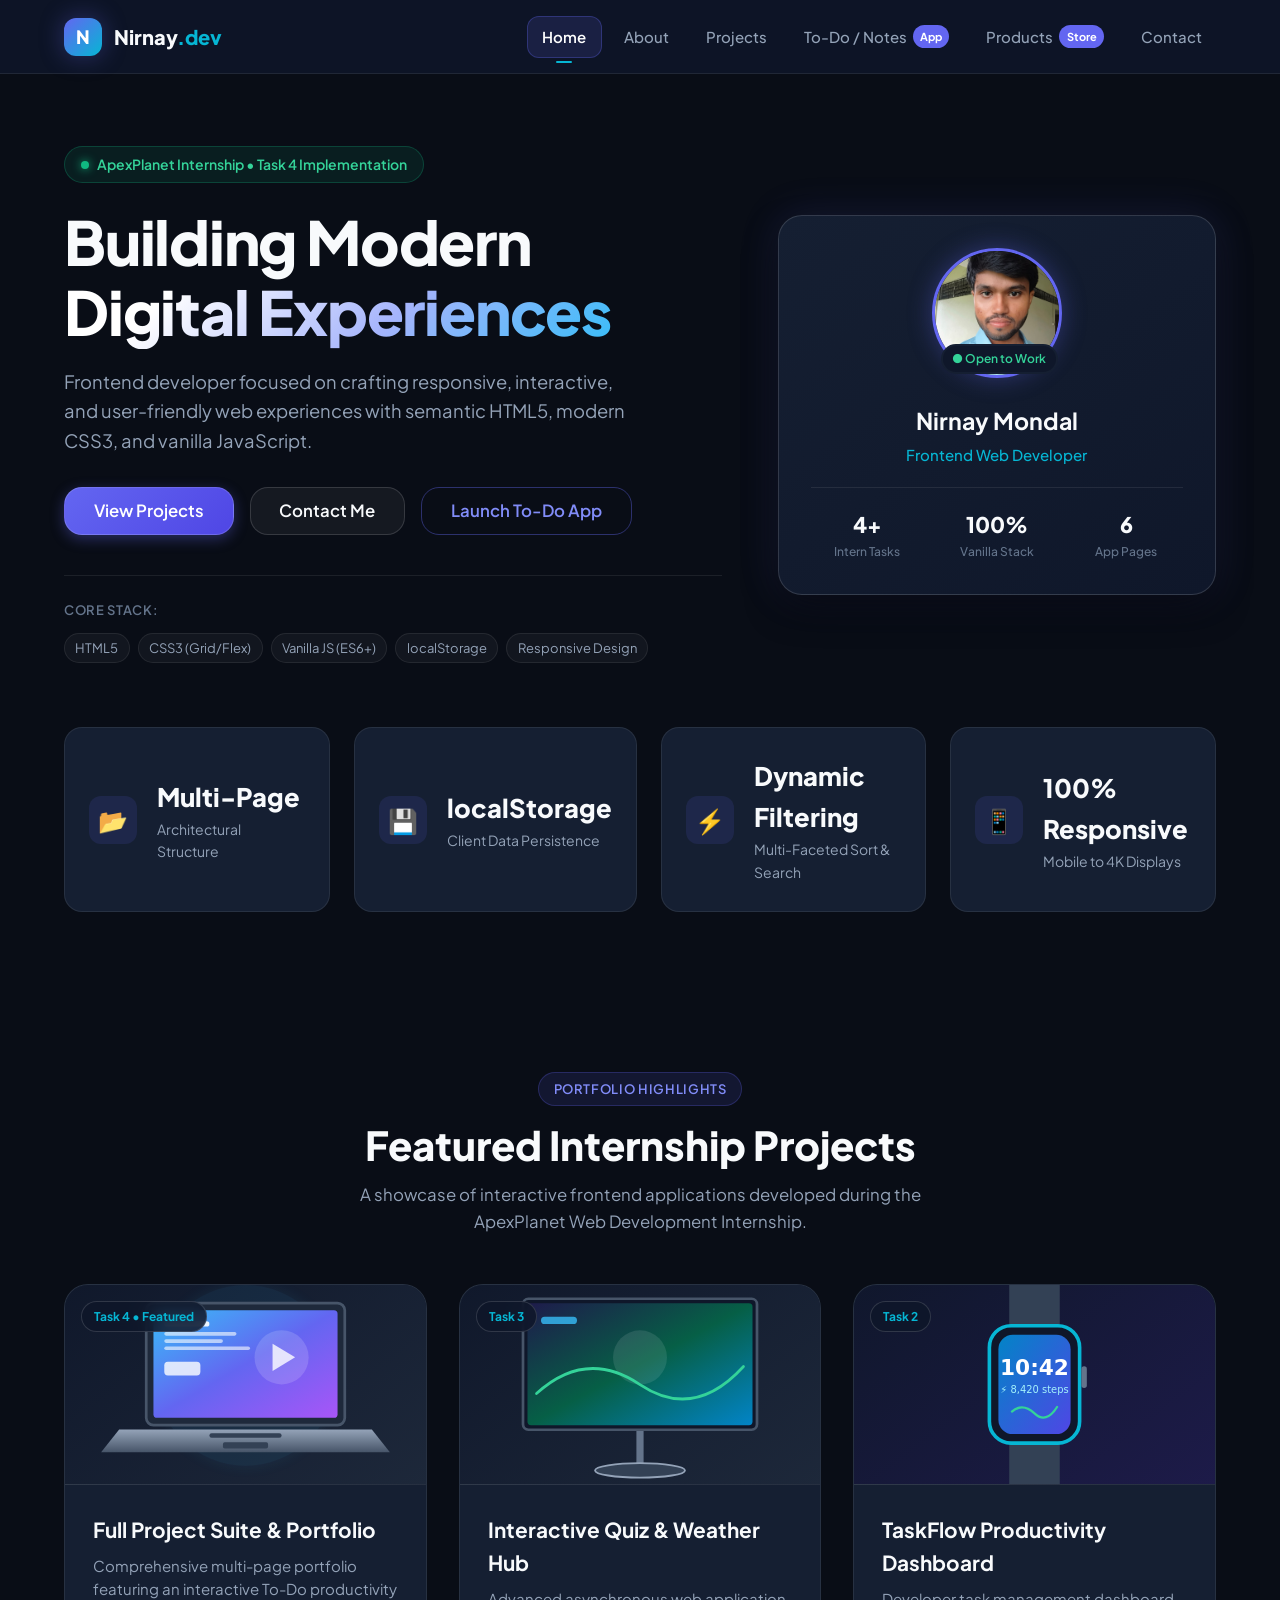
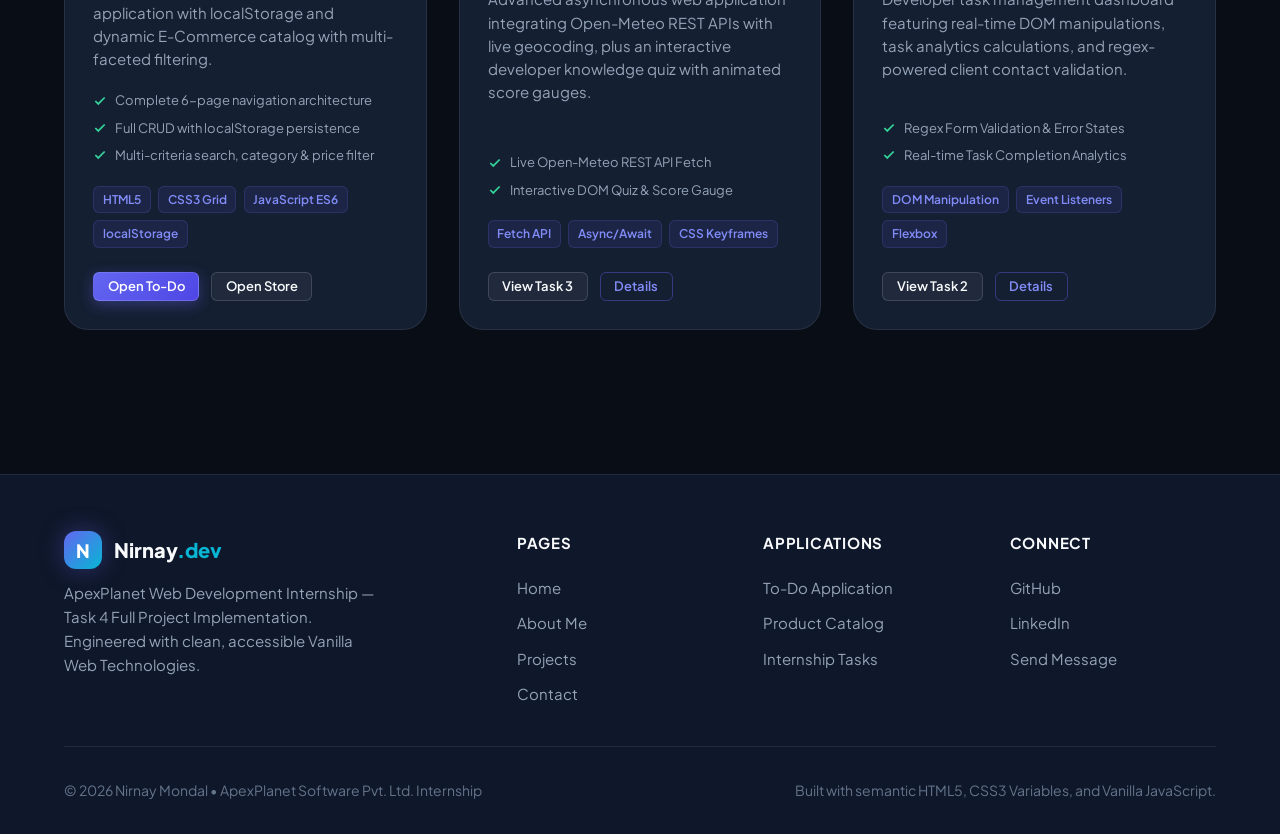
==== commit 606606da: "Update profile identity to Nirnay Mondal and add real profile photo" ====
--- a/index.html
+++ b/index.html
@@ -3,9 +3,9 @@
 <head>
   <meta charset="UTF-8">
   <meta name="viewport" content="width=device-width, initial-scale=1.0">
-  <meta name="description" content="Priyotosh Mandal - Professional Frontend Developer Portfolio & Web Applications Suite for ApexPlanet Internship Task 4.">
-  <meta name="author" content="Priyotosh Mandal">
-  <title>Priyotosh Mandal | Frontend Developer & Portfolio</title>
+  <meta name="description" content="Nirnay Mondal - Professional Frontend Developer Portfolio & Web Applications Suite for ApexPlanet Internship Task 4.">
+  <meta name="author" content="Nirnay Mondal">
+  <title>Nirnay Mondal | Frontend Developer & Portfolio</title>
   <link rel="stylesheet" href="css/styles.css">
   <link rel="icon" href="data:image/svg+xml,<svg xmlns=%22http://www.w3.org/2000/svg%22 viewBox=%220 0 100 100%22><text y=%22.9em%22 font-size=%2290%22>⚡</text></svg>">
 </head>
@@ -14,9 +14,9 @@
   <!-- Site Navigation Header -->
   <header class="site-header" role="banner">
     <div class="container nav-container">
-      <a href="index.html" class="brand-logo" aria-label="Priyotosh Mandal Portfolio Home">
-        <div class="brand-logo-icon">P</div>
-        <div class="brand-logo-text">Priyotosh<span>.dev</span></div>
+      <a href="index.html" class="brand-logo" aria-label="Nirnay Mondal Portfolio Home">
+        <div class="brand-logo-icon">N</div>
+        <div class="brand-logo-text">Nirnay<span>.dev</span></div>
       </a>
 
       <!-- Desktop Navigation Menu -->
@@ -78,11 +78,10 @@
           <div class="hero-visual">
             <div class="developer-card">
               <div class="dev-avatar-wrapper">
-                <img src="assets/images/profile.jpg" alt="Priyotosh Mandal Profile Photo" class="dev-avatar" onerror="this.style.display='none'; document.getElementById('devPlaceholder').style.display='flex';">
-                <div id="devPlaceholder" class="dev-avatar-placeholder" style="display: none;">PM</div>
+                <img src="assets/images/profile.jpg" alt="Nirnay Mondal Profile Photo" class="dev-avatar">
                 <div class="dev-status-badge">● Open to Work</div>
               </div>
-              <h2 class="dev-name">Priyotosh Mandal</h2>
+              <h2 class="dev-name">Nirnay Mondal</h2>
               <p class="dev-role">Frontend Web Developer</p>
               <div class="dev-metrics">
                 <div class="dev-metric-item">
@@ -261,8 +260,8 @@
       <div class="footer-grid">
         <div class="footer-brand">
           <a href="index.html" class="brand-logo">
-            <div class="brand-logo-icon">P</div>
-            <div class="brand-logo-text">Priyotosh<span>.dev</span></div>
+            <div class="brand-logo-icon">N</div>
+            <div class="brand-logo-text">Nirnay<span>.dev</span></div>
           </a>
           <p>
             ApexPlanet Web Development Internship — Task 4 Full Project Implementation. Engineered with clean, accessible Vanilla Web Technologies.
@@ -288,14 +287,14 @@
         <div>
           <h4 class="footer-heading">Connect</h4>
           <ul class="footer-links">
-            <li><a href="https://github.com/priyotosh22" target="_blank" rel="noopener noreferrer">GitHub</a></li>
-            <li><a href="https://www.linkedin.com/in/priyotoshnmandal" target="_blank" rel="noopener noreferrer">LinkedIn</a></li>
+            <li><a href="https://github.com/Nirnaywork2004" target="_blank" rel="noopener noreferrer">GitHub</a></li>
+            <li><a href="https://www.linkedin.com/in/nirnay-mondal-5b42a334a/" target="_blank" rel="noopener noreferrer">LinkedIn</a></li>
             <li><a href="contact.html">Send Message</a></li>
           </ul>
         </div>
       </div>
       <div class="footer-bottom">
-        <div>&copy; 2026 Priyotosh Mandal • ApexPlanet Software Pvt. Ltd. Internship</div>
+        <div>&copy; 2026 Nirnay Mondal • ApexPlanet Software Pvt. Ltd. Internship</div>
         <div>Built with semantic HTML5, CSS3 Variables, and Vanilla JavaScript.</div>
       </div>
     </div>
--- a/css/styles.css
+++ b/css/styles.css
@@ -1,7 +1,7 @@
 /* ============================================================
    APEXPLANET WEB DEVELOPMENT INTERNSHIP - TASK 4
    DESIGN SYSTEM & GLOBAL STYLESHEET
-   Developer: Priyotosh Mandal
+   Developer: Nirnay Mondal
    ============================================================ */
 
 @import url('https://fonts.googleapis.com/css2?family=Inter:wght@300;400;500;600;700&family=Plus+Jakarta+Sans:wght@400;500;600;700;800&display=swap');
